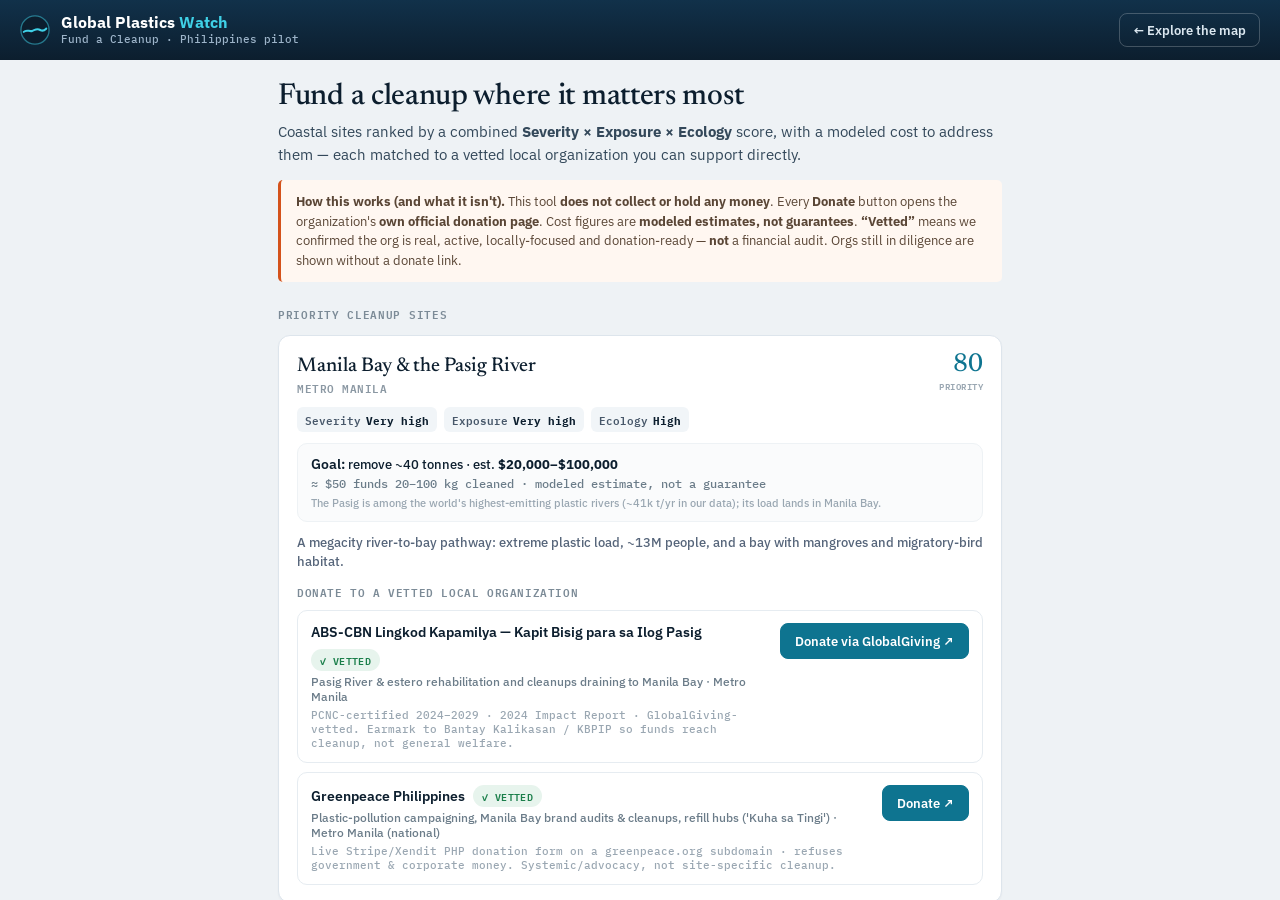
==== web/fund.html @ d1339d08 "Add Fund-a-Cleanup pilot (Philippines): ranked sites + vetted orgs (link-out) A donor-facing page (w" ====
<!DOCTYPE html>
<html lang="en">
<head>
<meta charset="utf-8">
<meta name="viewport" content="width=device-width, initial-scale=1">
<title>Fund a Cleanup — Global Plastics Watch</title>
<meta name="description" content="Coastal cleanup sites ranked by severity, exposure and ecology, with modeled costs, each matched to a vetted local organization you can support directly. The tool never holds money.">
<meta name="theme-color" content="#0c1e2e">
<link rel="icon" href="data:image/svg+xml,%3Csvg xmlns='http://www.w3.org/2000/svg' viewBox='0 0 32 32'%3E%3Ccircle cx='16' cy='16' r='15' fill='%230c1e2e'/%3E%3Ccircle cx='16' cy='16' r='15' fill='none' stroke='%233fd0e6' stroke-width='1.4' opacity='.5'/%3E%3Cpath d='M4 18c3-3 6 0 9-1s5-3 8.5-1 5 0 6.5-1.5' stroke='%233fd0e6' stroke-width='2.2' fill='none' stroke-linecap='round'/%3E%3C/svg%3E">
<link rel="preconnect" href="https://fonts.googleapis.com">
<link rel="preconnect" href="https://fonts.gstatic.com" crossorigin>
<link href="https://fonts.googleapis.com/css2?family=Newsreader:opsz,wght@6..72,400;6..72,500;6..72,600&family=IBM+Plex+Sans:wght@400;500;600;700&family=IBM+Plex+Mono:wght@400;500;600&display=swap" rel="stylesheet">
<link rel="stylesheet" href="styles.css?v=7">
</head>
<body>
<div id="fund" style="height:100vh;overflow:hidden;display:flex;flex-direction:column;background:#eef2f5;color:#0c1e2e"></div>
<script src="fund.js?v=1"></script>
</body>
</html>
---- web/styles.css ----
/* Global Plastics Watch — Compare Dashboard. Tokens + pseudo/animation/media rules;
   per-element styling lives inline in app.js builders (mirrors the design handoff). */
:root{ --accent:#0e7490; --cyan:#3fd0e6; }
*{ box-sizing:border-box }
html,body{ margin:0 }
body{ background:#eef2f5; color:#0c1e2e; font-family:'IBM Plex Sans',system-ui,sans-serif;
  -webkit-font-smoothing:antialiased; text-rendering:optimizeLegibility }

.gpw-co{ transition:opacity .16s ease }
.gpw-co:hover{ stroke:#0c1e2e !important; stroke-width:1.2px !important }
.gpw-river{ transition:fill-opacity .12s }
.gpw-river:hover{ fill-opacity:.95 !important }
.gpw-row{ transition:background .12s }
.gpw-row:hover{ background:rgba(14,116,144,.08) }
.gpw-row:hover .gpw-add{ opacity:1 }
.gpw-lens{ transition:background .12s,border-color .12s,box-shadow .12s }
.gpw-lens:hover{ border-color:var(--accent) }
.gpw-btn{ transition:filter .12s,background .12s,border-color .12s }
.gpw-btn:hover{ filter:brightness(.97) }
.gpw-ghost:hover{ background:rgba(255,255,255,.13) }
.gpw-chipx{ opacity:.5; transition:opacity .12s }
.gpw-chipx:hover{ opacity:1 }
.gpw-add{ transition:opacity .12s }
.gpw-menuitem:hover{ background:#f1f5f8 }

.gpw-scroll::-webkit-scrollbar{ width:9px; height:9px }
.gpw-scroll::-webkit-scrollbar-thumb{ background:rgba(12,30,46,.16); border-radius:9px }
.gpw-scroll::-webkit-scrollbar-track{ background:transparent }
input.gpw-search::placeholder{ color:#9db4c9 }
input.gpw-search:focus{ border-color:var(--cyan); outline:none }

@keyframes gpwspin{ to{ transform:rotate(360deg) } }
@keyframes gpwsh{ to{ background-position:-200% 0 } }
.gpw-skel{ background:linear-gradient(90deg,#e9eef2 25%,#dfe6ec 37%,#e9eef2 63%); background-size:200% 100%;
  animation:gpwsh 1.3s infinite; border-radius:6px }
@keyframes gpwdrawer{ from{ transform:translateX(24px); opacity:0 } to{ transform:none; opacity:1 } }
@keyframes gpwfade{ from{ opacity:0 } to{ opacity:1 } }

@media(max-width:980px){
  .gpw-app{ height:auto !important; overflow:visible !important }
  .gpw-body{ flex-direction:column !important }
  .gpw-rail{ width:100% !important; border-right:none !important; border-bottom:1px solid #dde5ec !important;
    flex-direction:row !important; flex-wrap:wrap !important; overflow:visible !important; align-content:flex-start }
  .gpw-railsec{ flex:1 1 210px !important; border-bottom:none !important }
  .gpw-cards{ grid-template-columns:1fr !important }
  .gpw-drawer{ width:100% !important }
}
@media(max-width:620px){
  .gpw-kpis{ grid-template-columns:1fr 1fr !important }
  .gpw-top-sub{ display:none !important }
  .gpw-main{ padding:11px !important }
}
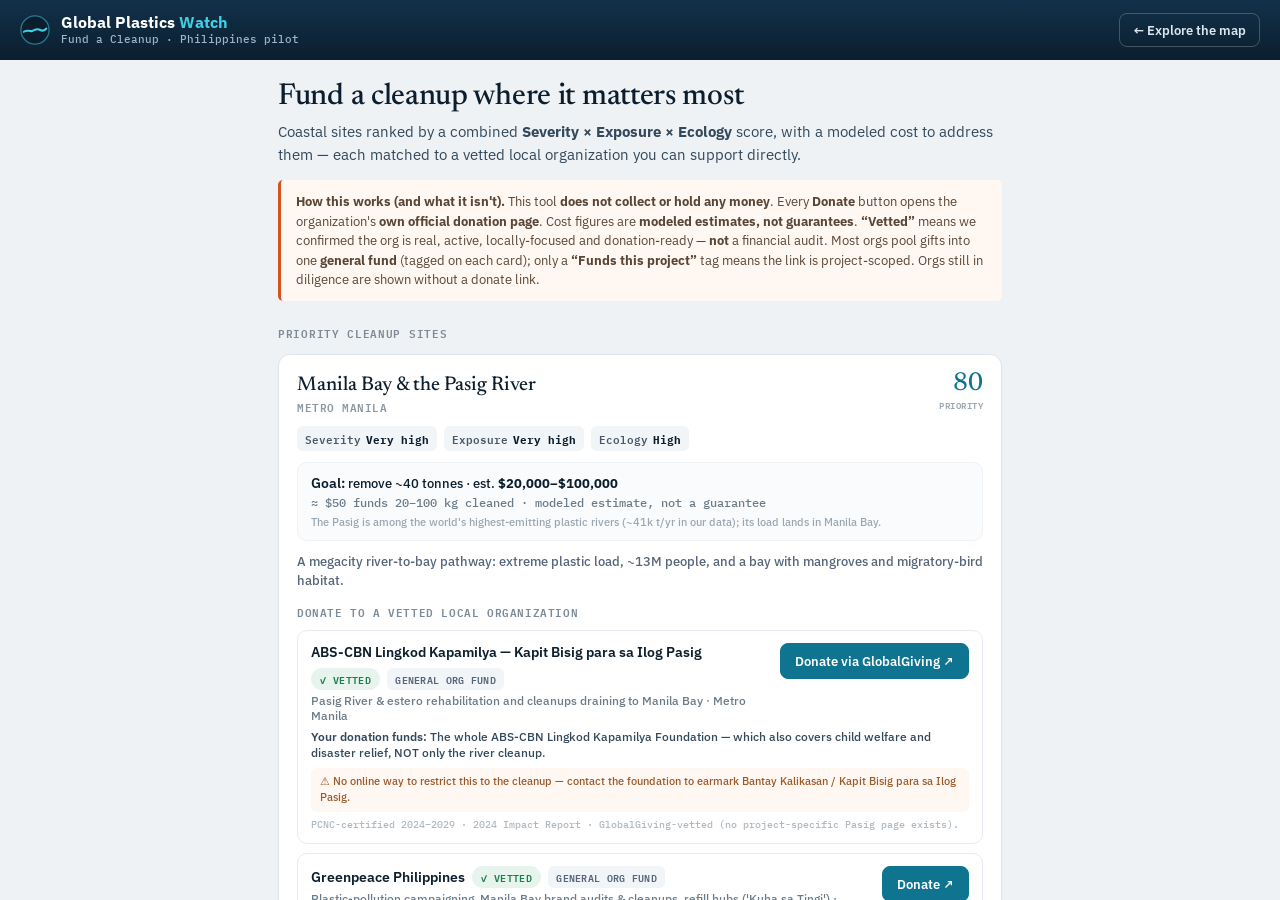
==== commit fcee7ec9: "Fund pilot: label donation-link scope + what each donation funds Verified (per-org research) that pr" ====
--- a/web/fund.html
+++ b/web/fund.html
@@ -14,6 +14,6 @@
 </head>
 <body>
 <div id="fund" style="height:100vh;overflow:hidden;display:flex;flex-direction:column;background:#eef2f5;color:#0c1e2e"></div>
-<script src="fund.js?v=1"></script>
+<script src="fund.js?v=3"></script>
 </body>
 </html>
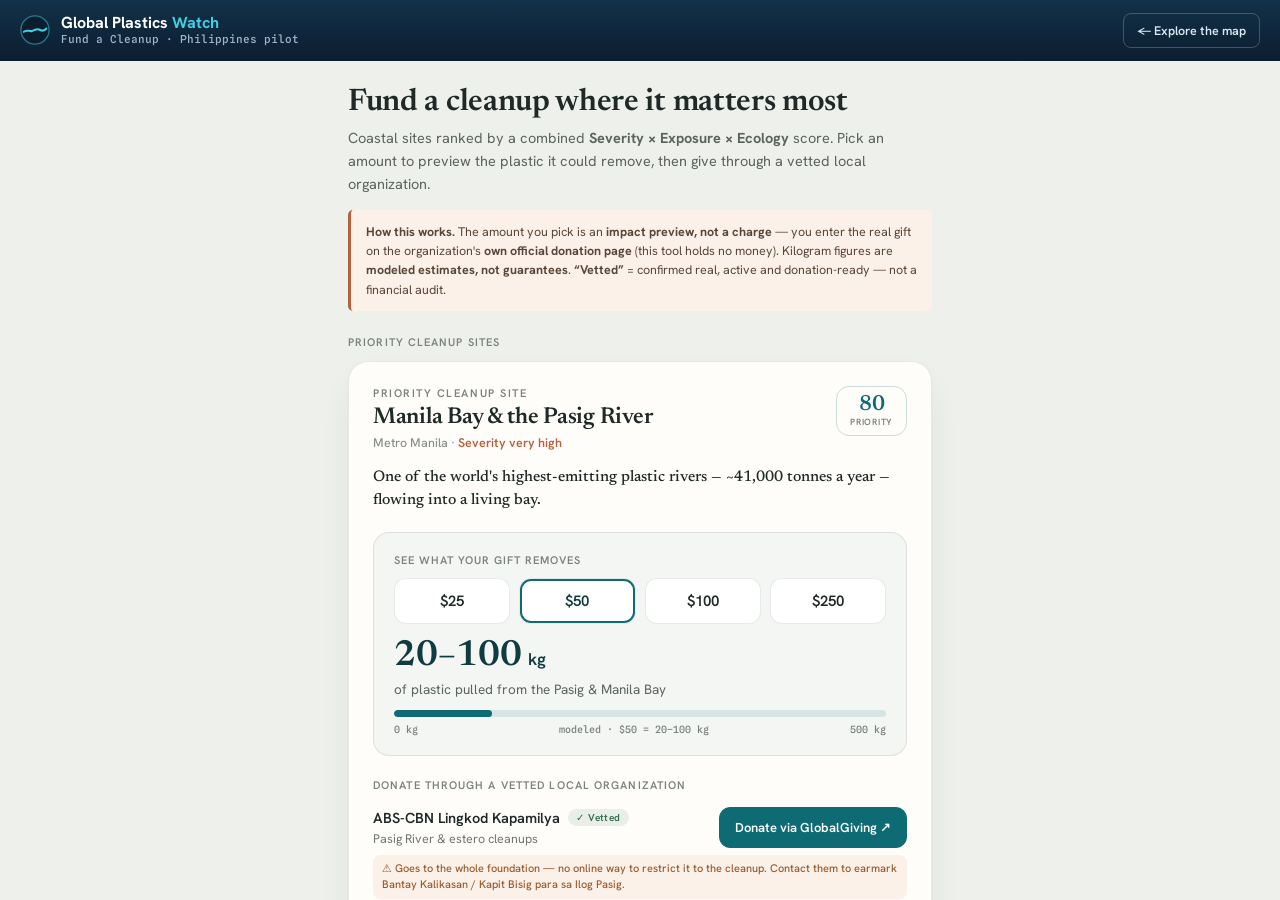
==== commit 98c11dd1: "Redesign donation cards as "Tangible Ask" (handoff Option 1c) Rebuild the fund-page cards per the de" ====
--- a/web/fund.html
+++ b/web/fund.html
@@ -9,11 +9,11 @@
 <link rel="icon" href="data:image/svg+xml,%3Csvg xmlns='http://www.w3.org/2000/svg' viewBox='0 0 32 32'%3E%3Ccircle cx='16' cy='16' r='15' fill='%230c1e2e'/%3E%3Ccircle cx='16' cy='16' r='15' fill='none' stroke='%233fd0e6' stroke-width='1.4' opacity='.5'/%3E%3Cpath d='M4 18c3-3 6 0 9-1s5-3 8.5-1 5 0 6.5-1.5' stroke='%233fd0e6' stroke-width='2.2' fill='none' stroke-linecap='round'/%3E%3C/svg%3E">
 <link rel="preconnect" href="https://fonts.googleapis.com">
 <link rel="preconnect" href="https://fonts.gstatic.com" crossorigin>
-<link href="https://fonts.googleapis.com/css2?family=Newsreader:opsz,wght@6..72,400;6..72,500;6..72,600&family=IBM+Plex+Sans:wght@400;500;600;700&family=IBM+Plex+Mono:wght@400;500;600&display=swap" rel="stylesheet">
+<link href="https://fonts.googleapis.com/css2?family=Newsreader:opsz,wght@6..72,400;6..72,500;6..72,600&family=Hanken+Grotesk:wght@400;500;600;700&family=Spline+Sans+Mono:wght@400;500&display=swap" rel="stylesheet">
 <link rel="stylesheet" href="styles.css?v=7">
 </head>
 <body>
-<div id="fund" style="height:100vh;overflow:hidden;display:flex;flex-direction:column;background:#eef2f5;color:#0c1e2e"></div>
-<script src="fund.js?v=3"></script>
+<div id="fund" style="height:100vh;overflow:hidden;display:flex;flex-direction:column;background:#eef0ec;color:#1f2a28"></div>
+<script src="fund.js?v=4"></script>
 </body>
 </html>
--- a/web/styles.css
+++ b/web/styles.css
@@ -50,3 +50,10 @@
   .gpw-top-sub{ display:none !important }
   .gpw-main{ padding:11px !important }
 }
+
+/* Fund-a-Cleanup donation card (Option 1c) */
+.fund-cta-1:hover{ background:#0a565d !important; border-color:#0a565d !important }
+.fund-cta-2:hover{ background:rgba(15,107,115,.07) !important }
+.amtchip:hover{ border-color:rgba(15,107,115,.5) !important }
+.amtchip:focus-visible,.fund-cta-1:focus-visible,.fund-cta-2:focus-visible{ outline:2px solid #0f6b73; outline-offset:2px }
+@media(prefers-reduced-motion:reduce){ .bar-fill{ transition:none !important } }
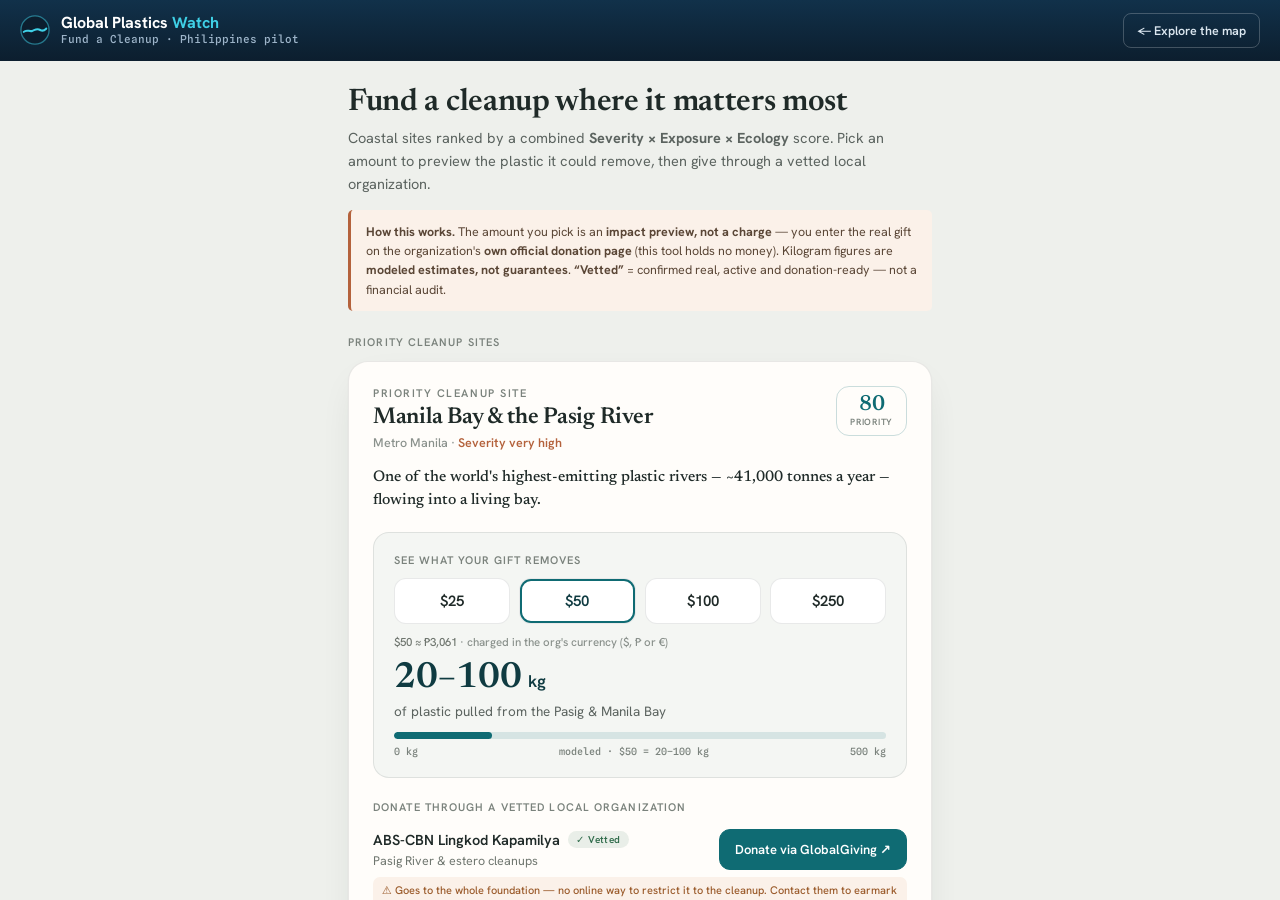
==== commit 0bf75b1a: "Fund: currency conversion, map integration, prefill mechanism - Currency: bake a live USD→PHP/EUR ra" ====
--- a/web/fund.html
+++ b/web/fund.html
@@ -14,6 +14,6 @@
 </head>
 <body>
 <div id="fund" style="height:100vh;overflow:hidden;display:flex;flex-direction:column;background:#eef0ec;color:#1f2a28"></div>
-<script src="fund.js?v=4"></script>
+<script src="fund.js?v=6"></script>
 </body>
 </html>
